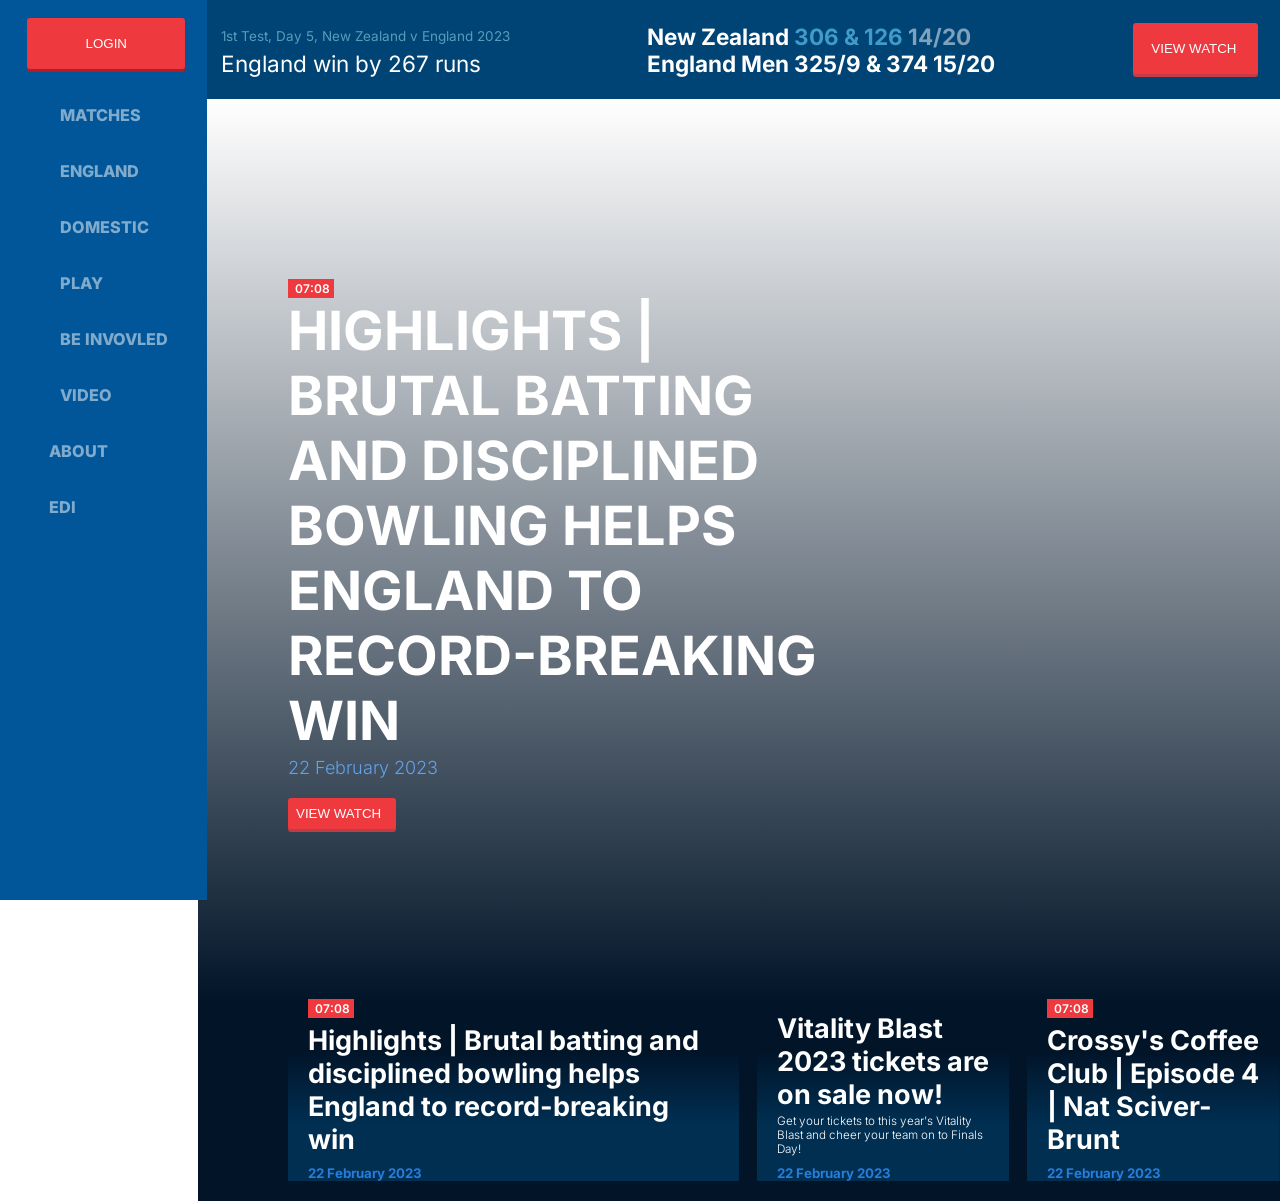
==== Project_1/index.html @ 4eeb6c7b "project update" ====
<!DOCTYPE html>
<html lang="en">

<head>
    <meta charset="UTF-8">
    <meta name="viewport" content="width=device-width, initial-scale=1.0">
    <title>Document</title>
    <link rel="stylesheet" href="style.css">
</head>

<body>
    <div class="container">

        <!-- aside -->

        <div class="aside-and-logo">
            <div class="logo-image">
                <img src="https://jayant061.github.io/ecb-homepage/images/England_Cricket_Board_logo.png" alt="">
            </div>
            <aside>
                <div class="btn-1-div"> <button class="btn-1">login</button></div>
                <div class="aside-elements-div">
                    <div class="aside-element" id="aside-element-1">
                        <img src="https://jayant061.github.io/ecb-homepage/images/cricket-ball.png" alt="">
                        <h3>matches</h3>

                        <!-- animation div after hovering the div -->
                        <div class="animation-div" id="animation-div-1">
                            <h1>Matches</h1>
                            <div class="animation-div-content">
                                <div class="animation-div-content-parts">
                                    <h3>Schedule</h3>
                                    <h4>Live Scores</h4>
                                    <h4> Next 7 Days</h4>
                                    <h4>All England Fixtures</h4>
                                    <h4> All England Results</h4>
                                </div>

                                <div class="animation-div-content-parts">
                                    <h3>england</h3>
                                    <h4> Fixtures</h4>
                                    <h4>Results</h4>
                                    <h4>Tables</h4>
                                </div>

                                <div class="animation-div-content-parts">
                                    <h3>Country</h3>
                                    <h4>Follow Live</h4>
                                    <h4>Fixtures</h4>
                                    <h4>Results</h4>
                                    <h4>Tables</h4>
                                </div>

                                <div class="animation-div-content-parts">
                                    <h3>Other</h3>
                                    <h4>Rachael Heyhoe Flint Trophy</h4>
                                    <h4>Charlotte Edwards Cup</h4>
                                    <h4>Your Team</h4>
                                    <h4>All International</h4>
                                    <h4>Current Standings</h4>
                                </div>
                            </div>
                        </div>
                    </div>

                    <div class="aside-element" id="aside-element-2">
                        <img src="https://jayant061.github.io/ecb-homepage/images/England_cricket_team_logo.png" alt="">
                        <h3>england</h3>

                        <div class="animation-div" id="animation-div-2">
                            <h1>Matches</h1>
                            <div class="animation-div-content">
                                <div class="animation-div-content-parts">
                                    <h3>Schedule</h3>
                                    <h4>Live Scores</h4>
                                    <h4> Next 7 Days</h4>
                                    <h4>All England Fixtures</h4>
                                    <h4> All England Results</h4>
                                </div>

                                <div class="animation-div-content-parts">
                                    <h3>england</h3>
                                    <h4> Fixtures</h4>
                                    <h4>Results</h4>
                                    <h4>Tables</h4>
                                </div>

                                <div class="animation-div-content-parts">
                                    <h3>Country</h3>
                                    <h4>Follow Live</h4>
                                    <h4>Fixtures</h4>
                                    <h4>Results</h4>
                                    <h4>Tables</h4>
                                </div>

                                <div class="animation-div-content-parts">
                                    <h3>Other</h3>
                                    <h4>Rachael Heyhoe Flint Trophy</h4>
                                    <h4>Charlotte Edwards Cup</h4>
                                    <h4>Your Team</h4>
                                    <h4>All International</h4>
                                    <h4>Current Standings</h4>
                                </div>
                            </div>
                        </div>
                    </div>

                    <div class="aside-element" id="aside-element-3">
                        <img src="https://jayant061.github.io/ecb-homepage/images/cricket-hat.png" alt="">
                        <h3>domestic</h3>
                    </div>
                    <div class="aside-element" id="aside-element-4">
                        <img src="https://jayant061.github.io/ecb-homepage/images/wicket-with-bat.png" alt="">
                        <h3>play</h3>
                    </div>

                    <div class="aside-element" id="aside-element-5">
                        <img src="https://jayant061.github.io/ecb-homepage/images/group-people.png" alt="">
                        <h3>be invovled</h3>
                    </div>

                    <div class="aside-element" id="aside-element-6">
                        <img src="https://jayant061.github.io/ecb-homepage/images/Line-Play.png" alt="">
                        <h3>video</h3>
                    </div>

                    <div class="aside-element" id="aside-element-7">
                        <h3>about</h3>
                    </div>

                    <div class="aside-element" id="aside-element-8">
                        <h3>edi<h3>
                    </div>

                </div>
            </aside>


        </div>


        <!-- nav bar and imager -->

        <section>
            <nav>
                <div class="nav-div-1">
                    <h6 style="color: #569DBC;">1st Test, Day 5, New Zealand v England 2023</h6>
                    <h3 class="white">England win by 267 runs</h3>
                </div>
                <div class="nav-div-2">
                    <h2 class="white">New Zealand <span style="color:#419BC8">306 & 126</span> <span
                            style="color:#7FA2BC">14/20</span> </h2>
                    <h3 class="white">England Men 325/9 & 374 15/20</h3>
                </div>
                <div class="nav-div-3">
                    <button class="nav-bar-btn">view watch
                        <img src="https://jayant061.github.io/ecb-homepage/images/right-arrow.png" alt="">
                    </button>
                </div>
            </nav>


            <div class="main-container">
                <!-- top content -->
                <div class="content">
                    <div class="play_btn">
                        <img src="https://jayant061.github.io/ecb-homepage/images/play-transparent.png" alt="">
                        <span class="white">07:08</span>
                    </div>
                    <div class="heading">
                        <a href="">
                            HIGHLIGHTS | BRUTAL BATTING AND DISCIPLINED BOWLING HELPS ENGLAND TO RECORD-BREAKING WIN
                        </a>
                    </div>
                    <div>
                        <h5 style="color:#61a2e8 ;font-weight: 300; font-size: 2vh;">22 February 2023</h5>
                    </div>
                    <button class="btn-2">view watch
                        <img src="https://jayant061.github.io/ecb-homepage/images/right-arrow.png" alt="">
                    </button>
                </div>

                <!-- multiple-boxes -->
                <div class="multiple-boxes">
                    <div class="div-1 div-motion">
                        <div class="boxes-div-content">
                            <div class="play_btn">
                                <img src="https://jayant061.github.io/ecb-homepage/images/play-transparent.png" alt="">
                                <span class="white">07:08</span>
                            </div>
                            <div class="heading_1">
                                <a href="">
                                    Highlights | Brutal batting and disciplined bowling helps
                                    England to record-breaking win

                                </a>
                            </div>
                            <div class="div-motion-h5">
                                <h5>22 February 2023</h5>
                            </div>
                        </div>

                    </div>

                    <div class="div-2 div-motion">
                        <div class="boxes-div-content">
                            <div class="heading_1">
                                <a href="">
                                    Vitality Blast 2023 tickets are on sale now!
                                </a>
                            </div>
                            <p class="white">Get your tickets to this year's Vitality Blast and cheer
                                your team on to Finals Day!</p>
                            <div class="div-motion-h5">
                                <h5>22 February 2023</h5>
                            </div>
                        </div>

                    </div>

                    <div class="div-3 div-motion">
                        <div class="boxes-div-content">
                            <div class="play_btn">
                                <img src="https://jayant061.github.io/ecb-homepage/images/play-transparent.png" alt="">
                                <span class="white">07:08</span>
                            </div>
                            <div class="heading_1">
                                <a href="">
                                    Crossy's Coffee Club | Episode 4 | Nat Sciver-Brunt
                                </a>
                            </div>
                            <div class="div-motion-h5">
                                <h5>22 February 2023</h5>
                            </div>
                        </div>
                    </div>
                </div>
            </div>

        </section>

    </div>
</body>

</html>
---- Project_1/style.css ----
*{
margin: 0;
padding: 0;
box-sizing: border-box;
 }
html,body {
height: 100%;
width: 100%;
}
@font-face {
    font-family: new_font;
    src: url(./UcC73FwrK3iLTeHuS_nVMrMxCp50SjIa1ZL7.woff2);
}
.white{
    color:white;
}
.container{
    width: 100%;
    height: 100%;
    font-family:new_font;
    display: flex;
}

/*------------------------------------------ aside--------------------------------------  */
.aside-and-logo{
    height: 100%;
    background-color: #005699; 
    width: 23vh;
    z-index: 1;
    position: fixed;
}
.logo-image{
    width: 23vh;
    display:flex;
    justify-content: end;
    background-color:#248ee0;
 }
 .logo-image:hover{
    background-color: #EE393F;
 } 
.logo-image img{
   width: 97%;
}

.btn-1{
    background-color: #EE393F;
    color: white;
    padding: 2vh 6.5vh;
    border:none;
    border-radius: 3px;
    text-transform: uppercase;
    display: flex;
    justify-content: center;
    align-items: center;
    gap: 3px;
    transition: all ease 0.3s;
    box-shadow: 0px 3px #d61218d3;
    cursor: pointer;
}
.btn-1-div{
    padding: 2vh 3vh;
}
.btn-1:hover{
    background-color: #F00000;
}

.aside-element{
    display: flex;
    align-items: center;
    gap: 2vh;
    cursor: pointer;
    padding: 2vh 3vh;

}
.aside-element:hover{
    background-color: #00467B;
}
.aside-element img{
    width: 15px;
}
.aside-element h3{
    text-transform: uppercase;
    color: #80ABCC;
    font-size: 1.8vh;
    font-weight: 800;
}
#aside-element-7 h3{
    padding-left: 22px;
}
#aside-element-8 h3{
    padding-left: 22px;
}

button{
    cursor: pointer;
}
/* animation part */

.animation-div{
  background-color: #002f52;
  position: fixed;
  /* z-index: 10; */
  left: 23vh;
  /* animation lagane se pehle bhi hume default me width and heigth dena hoga */
  width: 0;
  height: 0;
  display: none;
  width: 75vw;
  height: 100vw;
  z-index: 100;
  top: 0%;
  left:23vh
}

 #aside-element-1:hover #animation-div-1{
    animation-name: animation_part; 
    animation-duration: 0.9s;
    display: block;
    animation-fill-mode: forwards;
}

.animation-div-content{
    display: flex
}
#aside-element-2:hover #animation-div-2{
    animation-name: animation_part; 
    animation-duration: 0.9s;
    display: block;
    animation-fill-mode: forwards;
}
@keyframes animation_part {
    from{
        width: 0%;
        height: 0%;
    }
    to{
        width: 75vw;
        height: 100vw;
    }
}
.animation-div h1{
    text-align: center;
    color: white;
    margin-top: 10vh;
}
.animation-div-content{
    display: flex;
    justify-content: space-between;
    padding: 0px 10vh;
    margin-top: 12vh;

}
.animation-div-content-parts h3{
    color:white;
    font-size: 2.5vh;
    font-weight: 700;
    text-transform: capitalize;
    margin-bottom:4vh ;
}
.animation-div-content-parts h4{

  color: #cecbcb;
  font-size: 1.9vh;
  font-weight: 400;
  line-height: 2;
}
.animation-div-content-parts h4:hover{
    color:#0d6297;
    

}
/*---------------------------------------------------------------------------------------- */
section{
    width: calc(100% - 22vh);
    margin-left: 22vh;
}

nav{
    display: flex;
    background-color: #004375;
    padding: 2.5vh;
    justify-content: space-between;
}

.nav-bar-btn{
    background-color: #EE393F;
    color: white;
    padding:  2vh;
    border:none;
    border-radius: 3px;
    text-transform: uppercase;
    display: flex;
    justify-content: center;
    align-items: center;
    gap: 3px;
    box-shadow: 0px 3px #ee393fd3;
    transition: all ease 0.3s;
}

.nav-bar-btn:hover{
    background-color:#005699; 
    box-shadow: 0px 3px #0c293f;
    border: none;
}
.nav-bar-btn img{
    height: 14px;
}

/* nav-division */
.nav-div-1 h6{
    font-weight: 400;
    font-size: 1.5vh;
    line-height: 2;
}
.nav-div-1 h3{
    font-weight: 400;
    font-size: 2.5vh;
}

.nav-div-2 h2{
    font-size: 2.5vh;
}
.nav-div-2 h3{
    font-size: 2.5vh;
}

/* container  */
.main-container{
    width: 100%;
    height: inherit;
    background-image:linear-gradient(rgba(1, 20, 40, 0), rgb(1, 20, 40) 82%), url('https://jayant061.github.io/ecb-homepage/images/Englad_Test_Match_Image.png') ;
    padding-left: 10vh;
    padding-bottom: 20px;
}

/* content of the main div */
.content{
   padding-top: 20vh;
}
.play_btn{
    display: flex;
    justify-content: center;
    align-items: center;
    background-color: #EE393F;
    width: fit-content;
    font-size: 12px;
    font-weight: 600;
    gap:3px;
    padding: 2px 4px;
}
.play_btn img{
height: 10px;
}
.heading{
    padding-right: 45% ;
    display: flex;
    flex-direction: column;
    gap:4px;
    margin-bottom: 4px;
}
.heading a{
    color:white;
    text-decoration: none;
    font-size: 6vh;
    font-weight: 700;
}
.heading a:hover{
    text-decoration: underline;
}

.btn-2{
    background-color: #EE393F;
    color: white;
    padding: 8px 8px;
    border:none;
    border-radius: 3px;
    text-transform: uppercase;
    display: flex;
    justify-content: center;
    align-items: center;
    gap: 7px;
    box-shadow: 0px 3px #e93e44c0;
    transition: all ease 0.3s;
    margin-top: 20px;
}
.btn-2:hover{
    background-color:#0165b2; 
    box-shadow: 0px 3px #0f3450;
}
.btn-2 img{
    height: 14px;
}


/* multiple content  div */

.multiple-boxes{
    display: flex;
    gap:2vh;
    margin-top: 8vh;
}

.div-1{
    background-image:linear-gradient(#ffffff00 53%, rgb(0, 47, 82) 80%), url(https://jayant061.github.io/ecb-homepage/images/card-1.png);
    width: 500px;
    height: 280px;
    background-position: center;
    background-size: cover;
    position: relative;
    transition: all ease 0.3s;
    display: flex;
    flex-direction: column;
    justify-content:end;
}

.div-2{
    background-image:linear-gradient(#ffffff00 53%, rgb(0, 47, 82) 80%), url(https://jayant061.github.io/ecb-homepage/images/card-2.png);
    width: 280px;
    height: 280px;
    background-position: center;
    background-size: cover;
    position: relative;;
    transition: all ease 0.3s;
    display: flex;
    flex-direction: column;
    justify-content:end;
}
.div-3{
    background-image:linear-gradient(#ffffff00 53%, rgb(0, 47, 82) 80%), url(https://jayant061.github.io/ecb-homepage/images/card-3.png);
    width: 280px;
    height: 280px;
    background-position: center;
    background-size: cover;
    position: relative;;
    transition: all ease 0.3s;
    display: flex;
    flex-direction: column;
    justify-content:end;
}
.boxes-div-content{
    padding: 0px 20px;
}
.boxes-div-content p{
    font-size: 1.3vh;
    font-weight: 300;
    margin-top: 3px;
}
.boxes-div-content .heading_1{
    margin-top: 6px;
}
.boxes-div-content .heading_1 a{
    color:white;
    text-decoration: none;
    font-size: 3vh;
    font-weight: 700;
}

.div-motion:hover .boxes-div-content .heading_1 a{
    text-decoration: underline;
}

.div-motion:hover {
      scale: 1.01; 
}

.div-motion-h5{
    color:#257ddc ;
    font-weight: 600;
     margin-top: 1vh;
}
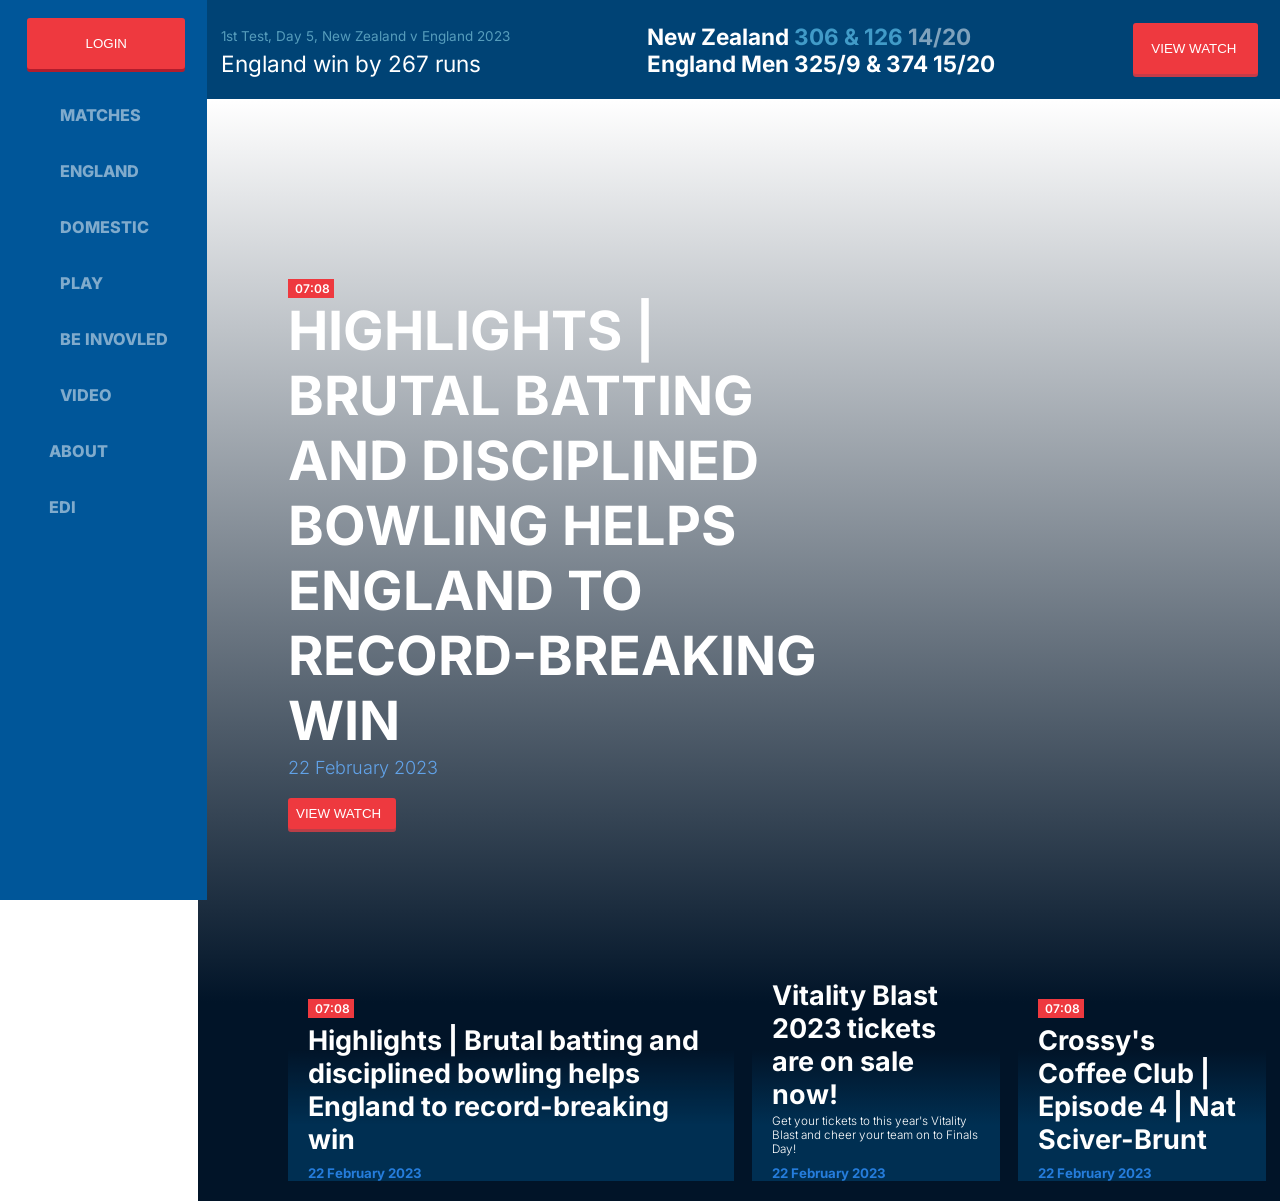
==== commit 4c2491f6: "responsive" ====
--- a/Project_1/index.html
+++ b/Project_1/index.html
@@ -6,13 +6,30 @@
     <meta name="viewport" content="width=device-width, initial-scale=1.0">
     <title>Document</title>
     <link rel="stylesheet" href="style.css">
+    <link
+    href="https://cdn.jsdelivr.net/npm/remixicon@4.5.0/fonts/remixicon.css"
+    rel="stylesheet"
+/>
 </head>
 
 <body>
     <div class="container">
-
+       <!-- responsive nav -->
+        <div class="responsive-nav">
+           <img src="https://jayant061.github.io/ecb-homepage/images/England_Cricket_Board_logo.png" alt="">
+           <div class="leftside-responsive-nav">
+               <button class="responsive-nav-btn">login</button>
+               <div class="menu">
+                  <h5>menu</h5>
+                  <i class="ri-menu-line"></i>
+               </div>
+              
+
+           </div>
+        </div>
         <!-- aside -->
-
+       
+ 
         <div class="aside-and-logo">
             <div class="logo-image">
                 <img src="https://jayant061.github.io/ecb-homepage/images/England_Cricket_Board_logo.png" alt="">
@@ -22,10 +39,10 @@
                 <div class="aside-elements-div">
                     <div class="aside-element" id="aside-element-1">
                         <img src="https://jayant061.github.io/ecb-homepage/images/cricket-ball.png" alt="">
-                        <h3>matches</h3>
+                        <h3>matches</h3> 
 
                         <!-- animation div after hovering the div -->
-                        <div class="animation-div" id="animation-div-1">
+                         <div class="animation-div" id="animation-div-1">
                             <h1>Matches</h1>
                             <div class="animation-div-content">
                                 <div class="animation-div-content-parts">
@@ -133,15 +150,15 @@
                     </div>
 
                 </div>
-            </aside>
+            </aside> 
 
 
         </div>
-
+       
 
         <!-- nav bar and imager -->
 
-        <section>
+         <section>
             <nav>
                 <div class="nav-div-1">
                     <h6 style="color: #569DBC;">1st Test, Day 5, New Zealand v England 2023</h6>
@@ -158,7 +175,6 @@
                     </button>
                 </div>
             </nav>
-
 
             <div class="main-container">
                 <!-- top content -->
@@ -172,24 +188,46 @@
                             HIGHLIGHTS | BRUTAL BATTING AND DISCIPLINED BOWLING HELPS ENGLAND TO RECORD-BREAKING WIN
                         </a>
                     </div>
+                    <div class="heading-h5">
+                        <h5 class="">22 February 2023</h5>
+                    </div>
                     <div>
-                        <h5 style="color:#61a2e8 ;font-weight: 300; font-size: 2vh;">22 February 2023</h5>
-                    </div>
-                    <button class="btn-2">view watch
-                        <img src="https://jayant061.github.io/ecb-homepage/images/right-arrow.png" alt="">
-                    </button>
+                        <button class="btn-2">view watch
+                            <img src="https://jayant061.github.io/ecb-homepage/images/right-arrow.png" alt="">
+                        </button>
+                    </div>
                 </div>
 
                 <!-- multiple-boxes -->
-                <div class="multiple-boxes">
-                    <div class="div-1 div-motion">
-                        <div class="boxes-div-content">
+                   <div class="multiple-boxes">
+
+                     <div class="multiple-boxes-1">
+                        <div class="div-1 div-motion">
+                            <div class="boxes-div-content">
+                                <div class="play_btn">
+                                    <img src="https://jayant061.github.io/ecb-homepage/images/play-transparent.png" alt="">
+                                    <span class="white">07:08</span>
+                                </div>
+                                <div class="heading_1">
+                                    <a href="">
+                                        Highlights | Brutal batting and disciplined bowling helps
+                                        England to record-breaking win
+    
+                                    </a>
+                                </div>
+                                <div class="div-motion-h5">
+                                    <h5>22 February 2023</h5>
+                                </div>
+                            </div>
+                         </div> 
+                           
+                        <div class="boxes-div-content-1">
                             <div class="play_btn">
                                 <img src="https://jayant061.github.io/ecb-homepage/images/play-transparent.png" alt="">
                                 <span class="white">07:08</span>
                             </div>
                             <div class="heading_1">
-                                <a href="">
+                                <a href="" class="link">
                                     Highlights | Brutal batting and disciplined bowling helps
                                     England to record-breaking win
 
@@ -198,11 +236,12 @@
                             <div class="div-motion-h5">
                                 <h5>22 February 2023</h5>
                             </div>
-                        </div>
-
-                    </div>
-
-                    <div class="div-2 div-motion">
+                        </div>  
+                     </div>
+                    
+
+                     <div class="multiple-boxes-2">
+                         <div class="div-2 div-motion">
                         <div class="boxes-div-content">
                             <div class="heading_1">
                                 <a href="">
@@ -216,9 +255,28 @@
                             </div>
                         </div>
 
-                    </div>
-
-                    <div class="div-3 div-motion">
+
+                         </div>
+                         <div class="boxes-div-content-1">
+                            <div class="play_btn">
+                                <img src="https://jayant061.github.io/ecb-homepage/images/play-transparent.png" alt="">
+                                <span class="white">07:08</span>
+                            </div>
+                            <div class="heading_1">
+                                <a href="" class="link">
+                                    Highlights | Brutal batting and disciplined bowling helps
+                                    England to record-breaking win
+
+                                </a>
+                            </div>
+                            <div class="div-motion-h5">
+                                <h5>22 February 2023</h5>
+                            </div>
+                        </div>   
+                      </div>
+
+                      <div class="multiple-boxes-3">
+                      <div class="div-3 div-motion">
                         <div class="boxes-div-content">
                             <div class="play_btn">
                                 <img src="https://jayant061.github.io/ecb-homepage/images/play-transparent.png" alt="">
@@ -233,13 +291,29 @@
                                 <h5>22 February 2023</h5>
                             </div>
                         </div>
-                    </div>
-                </div>
+                    </div>  
+                    <div class="boxes-div-content-1">
+                        <div class="play_btn">
+                            <img src="https://jayant061.github.io/ecb-homepage/images/play-transparent.png" alt="">
+                            <span class="white">07:08</span>
+                        </div>
+                        <div class="heading_1">
+                            <a href="" class="link">
+                                Highlights | Brutal batting and disciplined bowling helps
+                                England to record-breaking win
+
+                            </a>
+                        </div>
+                        <div class="div-motion-h5">
+                            <h5>22 February 2023</h5>
+                        </div>
+                    </div>  
+                </div>
+                </div> 
             </div>
-
         </section>
-
     </div>
+    
 </body>
 
 </html>
--- a/Project_1/style.css
+++ b/Project_1/style.css
@@ -158,7 +158,6 @@
     margin-bottom:4vh ;
 }
 .animation-div-content-parts h4{
-
   color: #cecbcb;
   font-size: 1.9vh;
   font-weight: 400;
@@ -229,6 +228,9 @@
     width: 100%;
     height: inherit;
     background-image:linear-gradient(rgba(1, 20, 40, 0), rgb(1, 20, 40) 82%), url('https://jayant061.github.io/ecb-homepage/images/Englad_Test_Match_Image.png') ;
+    background-position: center;
+    background-size: cover;
+    background-repeat: no-repeat;
     padding-left: 10vh;
     padding-bottom: 20px;
 }
@@ -236,6 +238,11 @@
 /* content of the main div */
 .content{
    padding-top: 20vh;
+}
+.heading-h5 h5{
+    color:#61a2e8 ;
+    font-weight: 300;
+     font-size: 2vh;
 }
 .play_btn{
     display: flex;
@@ -261,7 +268,7 @@
 .heading a{
     color:white;
     text-decoration: none;
-    font-size: 6vh;
+    font-size: 6vmin;
     font-weight: 700;
 }
 .heading a:hover{
@@ -299,10 +306,24 @@
     gap:2vh;
     margin-top: 8vh;
 }
-
+.multiple-boxes-1{
+    display: flex;
+    height: 30%;
+    width: 45%;
+}
+.multiple-boxes-2{
+    display: flex;
+    height: 30%;
+    width: 25%;
+}
+.multiple-boxes-3{
+    display: flex;
+    height: 30%;
+    width: 25%;
+}
 .div-1{
     background-image:linear-gradient(#ffffff00 53%, rgb(0, 47, 82) 80%), url(https://jayant061.github.io/ecb-homepage/images/card-1.png);
-    width: 500px;
+    width: 100%;
     height: 280px;
     background-position: center;
     background-size: cover;
@@ -311,11 +332,11 @@
     display: flex;
     flex-direction: column;
     justify-content:end;
-}
-
+
+}
 .div-2{
     background-image:linear-gradient(#ffffff00 53%, rgb(0, 47, 82) 80%), url(https://jayant061.github.io/ecb-homepage/images/card-2.png);
-    width: 280px;
+    width: 100%;
     height: 280px;
     background-position: center;
     background-size: cover;
@@ -327,7 +348,7 @@
 }
 .div-3{
     background-image:linear-gradient(#ffffff00 53%, rgb(0, 47, 82) 80%), url(https://jayant061.github.io/ecb-homepage/images/card-3.png);
-    width: 280px;
+    width: 100%;
     height: 280px;
     background-position: center;
     background-size: cover;
@@ -368,5 +389,199 @@
     font-weight: 600;
      margin-top: 1vh;
 }
-
-
+.boxes-div-content-1{
+    display: none;
+}
+
+/* responsive */
+.responsive-nav{
+    display: flex;
+    z-index: 200;
+    position: fixed;
+    justify-content: space-between;
+    width: 100%;
+    padding: 0 1vh;
+    align-items: center;
+    background-color: #005699;
+    display: none;
+
+}
+.responsive-nav img{
+    width: 15vh;
+}
+.responsive-nav-btn{
+    background-color: #EE393F;
+    color: white;
+    padding:  1vh 1.2vh;
+    border:none;
+    border-radius: 3px;
+    text-transform: uppercase;
+    display: flex;
+    justify-content: center;
+    align-items: center;
+    gap: 3px;
+    box-shadow: 0px 3px #ee393fd3;
+    transition: all ease 0.3s;
+}
+
+.responsive-nav-btn:hover{
+    background-color:#005699; 
+    box-shadow: 0px 3px #0c293f;
+    border: none;
+}
+.leftside-responsive-nav{
+    display: flex;
+    align-items: center;
+    color:white;
+    text-transform: uppercase;
+    gap: 2vh;
+}
+.menu{
+    display: flex;
+    align-items: center;
+    gap: 2px;
+    font-size: 2vh;
+    gap: 1vh;
+}
+.menu i{
+    font-size: 2.5vh;
+}
+
+/* responsive - part */
+
+.boxes-div-content-1{
+    padding: 0px 20px;
+}
+.boxes-div-content-1 .heading_1 a{
+    color:black;
+    text-decoration: none;
+    font-size: 3vh;
+    font-weight: 700;
+}
+.boxes-div-content-1:hover .link{
+    text-decoration: underline;
+} 
+
+
+@media (max-width:890px) {
+    .responsive-nav{
+      display: block;
+      display: flex;
+    }
+   /* nav bar */
+   .nav-bar-btn{
+    display: none;
+   }
+   nav{
+    margin-top: 7vh;
+    padding: 2vh;
+   }
+
+   /* nav-division */
+  .nav-div-1 h6{
+    font-weight: 300;
+    font-size: 1vh;
+    line-height: 2;
+   }
+  .nav-div-1 h3{
+    font-weight: 400;
+    font-size: 1.5vh;
+    line-height: 2;
+  }
+
+  .nav-div-2 h2{
+    font-size: 1.2vh;
+    line-height: 2;
+  }
+  .nav-div-2 h3{
+    font-size: 1.2vh;
+  }
+
+    .aside-and-logo{
+        display: none;
+    }
+
+    .heading-h5 h5{
+        font-size: 1.5vh;
+        font-weight: 500;
+    }
+    section{
+        width: auto;
+        margin-left: 0;
+    }
+    .main-container{
+        background-image:linear-gradient(rgba(1, 20, 40, 0), rgb(1, 20, 40) 82%), url('https://jayant061.github.io/ecb-homepage/images/England-U19s-leave-the-field-in-Australia.png') ;
+        background-position: center;
+        background-size: cover;
+        background-repeat: no-repeat;
+        padding-left: 2vh;
+        height: 60vh;
+        width: 100%;
+    }
+    .content{
+      height: 100%;
+      display: flex;
+      flex-direction: column;
+      justify-content: end;
+    }  
+    .heading{
+        padding-right: 0;
+    }
+    .heading a{
+        font-size: 2vh;
+    }
+    /* multiple */
+    .multiple-boxes{
+        margin-top: 5vh;
+        display:flex;
+        flex-direction: column;
+    }
+    .multiple-boxes-1{
+        display: flex;
+        height: 30%;
+        width: 100%;
+    }
+    .multiple-boxes-2{
+        display: flex;
+        height: 30%;
+        width: 100%;
+    }
+    .multiple-boxes-3{
+        display: flex;
+        height: 30%;
+        width: 100%;
+    }
+  
+    .boxes-div-content{
+       display: none;
+    }
+
+    .boxes-div-content-1 {
+        width: 80%;
+        display: block;
+        display: flex;
+        flex-direction: column;
+        justify-content: center;
+    }
+
+    .div-1{
+        background-image: url(https://jayant061.github.io/ecb-homepage/images/card-1.png);
+        width: 35%;
+        background-position: center;
+        background-repeat: no-repeat;
+        background-size: cover;
+    }
+    .div-2{
+        background-image: url(https://jayant061.github.io/ecb-homepage/images/card-2.png);
+        width:35%;
+        background-position: center;
+        background-repeat: no-repeat;
+        background-size: cover;
+    }.div-3{
+        background-image: url(https://jayant061.github.io/ecb-homepage/images/card-3.png);
+        width:35%;
+        background-position: center;
+        background-repeat: no-repeat;
+        background-size: cover;
+    }
+}
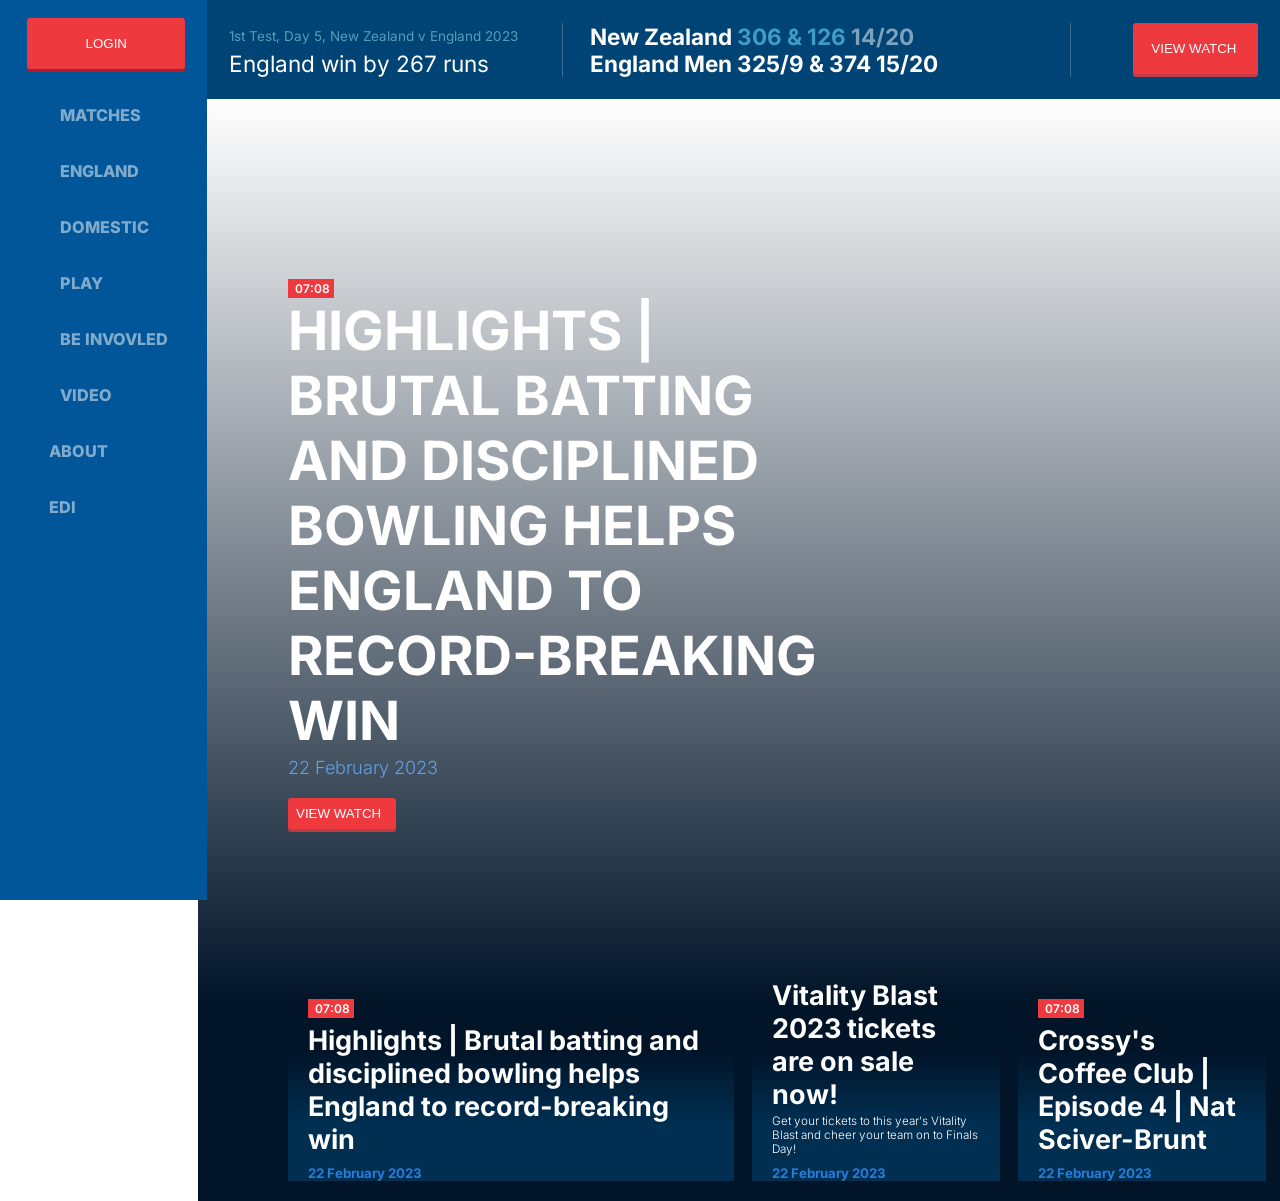
==== commit 70784c0b: "." ====
--- a/Project_1/index.html
+++ b/Project_1/index.html
@@ -6,30 +6,153 @@
     <meta name="viewport" content="width=device-width, initial-scale=1.0">
     <title>Document</title>
     <link rel="stylesheet" href="style.css">
-    <link
-    href="https://cdn.jsdelivr.net/npm/remixicon@4.5.0/fonts/remixicon.css"
-    rel="stylesheet"
-/>
+    <link href="https://cdn.jsdelivr.net/npm/remixicon@4.5.0/fonts/remixicon.css" rel="stylesheet" />
 </head>
 
 <body>
     <div class="container">
-       <!-- responsive nav -->
+        <!-- responsive nav -->
         <div class="responsive-nav">
-           <img src="https://jayant061.github.io/ecb-homepage/images/England_Cricket_Board_logo.png" alt="">
-           <div class="leftside-responsive-nav">
-               <button class="responsive-nav-btn">login</button>
-               <div class="menu">
-                  <h5>menu</h5>
-                  <i class="ri-menu-line"></i>
-               </div>
-              
-
-           </div>
+            <img src="https://jayant061.github.io/ecb-homepage/images/England_Cricket_Board_logo.png" alt="">
+            <div class="leftside-responsive-nav">
+                <button class="responsive-nav-btn">login</button>
+
+                <div class="menu">
+                    <div class="menu-part">
+                        <h5>menu</h5>
+                        <i class="menu-icon ri-menu-line"></i>
+                        <i class="close ri-close-line"></i>
+                    </div>
+                    <div class="open-menu">
+                        <div class="open-menu-elem open-menu-elem-1">
+                            <div class="open-menu-elem-vis">
+                                <div class="open-menu-elem-imgs-heading">
+                                    <img src="https://jayant061.github.io/ecb-homepage/images/cricket-ball.png" alt="">
+                                    <h5>Matches</h5>
+                                </div>
+                                <img src="https://jayant061.github.io/ecb-homepage/images/right-arrow.png" alt="">
+                            </div>
+                            <div class="open-menu-elem-hidden open-menu-elem-hidden-1">
+                                <hr>
+                                <h4>Schedule</h4>
+                                <hr>
+                                <h4>England</h4>
+                                <hr>
+                                <h4>country</h4>
+                                <hr>
+                                <h4>other</h4>
+                            </div>
+                        </div>
+                        <hr>
+
+
+                        <div class="open-menu-elem open-menu-elem-2">
+                            <div class="open-menu-elem-vis">
+                                <div class="open-menu-elem-imgs-heading">
+                                    <img src="https://jayant061.github.io/ecb-homepage/images/England_cricket_team_logo.png"
+                                        alt="">
+                                    <h5>England</h5>
+                                </div>
+                                <img src="https://jayant061.github.io/ecb-homepage/images/right-arrow.png" alt="">
+                            </div>
+                            <div class="open-menu-elem-hidden open-menu-elem-hidden-2">
+                                <hr>
+                                <h4>England Men</h4>
+                                <hr>
+                                <h4>england women</h4>
+                                <hr>
+                                <h4>england pathways</h4>
+                                <hr>
+                                <h4>england disability</h4>
+                            </div>
+                        </div>
+                        <hr>
+
+                        <div class="open-menu-elem">
+                            <div class="open-menu-elem-vis">
+                                <div class="open-menu-elem-imgs-heading">
+                                    <img src="https://jayant061.github.io/ecb-homepage/images/cricket-hat.png" alt="">
+                                    <h5>Domestic</h5>
+                                </div>
+                                <img src="https://jayant061.github.io/ecb-homepage/images/right-arrow.png" alt="">
+                            </div>
+                            <div class="open-menu-elem-hidden"></div>
+                        </div>
+                        <hr>
+
+
+                        <div class="open-menu-elem">
+                            <div class="open-menu-elem-vis">
+                                <div class="open-menu-elem-imgs-heading">
+                                    <img src="https://jayant061.github.io/ecb-homepage/images/wicket-with-bat.png"
+                                        alt="">
+                                    <h5>Play</h5>
+                                </div>
+                                <img src="https://jayant061.github.io/ecb-homepage/images/right-arrow.png" alt="">
+                            </div>
+                            <div class="open-menu-elem-hidden"></div>
+                        </div>
+                        <hr>
+
+
+                        <div class="open-menu-elem">
+                            <div class="open-menu-elem-vis">
+                                <div class="open-menu-elem-imgs-heading">
+                                    <img src="https://jayant061.github.io/ecb-homepage/images/group-people.png" alt="">
+                                    <h5>
+                                        Be Involved</h5>
+                                </div>
+                                <img src="https://jayant061.github.io/ecb-homepage/images/right-arrow.png" alt="">
+                            </div>
+                            <div class="open-menu-elem-hidden"></div>
+                        </div>
+                        <hr>
+
+                        <div class="open-menu-elem">
+                            <div class="open-menu-elem-vis">
+                                <div class="open-menu-elem-imgs-heading">
+                                    <img src="https://jayant061.github.io/ecb-homepage/images/Line-Play.png" alt="">
+                                    <h5>Video
+                                    </h5>
+                                </div>
+                                <img src="https://jayant061.github.io/ecb-homepage/images/right-arrow.png" alt="">
+                            </div>
+                            <!-- <div class="open-menu-elem-hidden"></div> -->
+                        </div>
+                        <hr>
+
+                        <div class="open-menu-elem">
+                            <div class="open-menu-elem-vis">
+                                <div class="open-menu-elem-imgs-heading">
+                                    <img src="" alt="">
+                                    <h5>About</h5>
+                                </div>
+                                <img src="https://jayant061.github.io/ecb-homepage/images/right-arrow.png" alt="">
+                            </div>
+                            <!-- <div class="open-menu-elem-hidden"></div> -->
+                        </div>
+                        <hr>
+
+
+                        <div class="open-menu-elem">
+                            <div class="open-menu-elem-vis">
+                                <div class="open-menu-elem-imgs-heading">
+                                    <img src="" alt="">
+                                    <h5>EDI</h5>
+                                </div>
+                                <img src="https://jayant061.github.io/ecb-homepage/images/right-arrow.png" alt="">
+                            </div>
+                            <!-- <div class="open-menu-elem-hidden"></div> -->
+                        </div>
+
+                    </div>
+                </div>
+            </div>
         </div>
+
+
+
         <!-- aside -->
-       
- 
         <div class="aside-and-logo">
             <div class="logo-image">
                 <img src="https://jayant061.github.io/ecb-homepage/images/England_Cricket_Board_logo.png" alt="">
@@ -39,10 +162,10 @@
                 <div class="aside-elements-div">
                     <div class="aside-element" id="aside-element-1">
                         <img src="https://jayant061.github.io/ecb-homepage/images/cricket-ball.png" alt="">
-                        <h3>matches</h3> 
+                        <h3>matches</h3>
 
                         <!-- animation div after hovering the div -->
-                         <div class="animation-div" id="animation-div-1">
+                        <div class="animation-div" id="animation-div-1">
                             <h1>Matches</h1>
                             <div class="animation-div-content">
                                 <div class="animation-div-content-parts">
@@ -150,25 +273,28 @@
                     </div>
 
                 </div>
-            </aside> 
+            </aside>
 
 
         </div>
-       
+
 
         <!-- nav bar and imager -->
-
-         <section>
+        <section>
             <nav>
+               <div class="nav-div">
                 <div class="nav-div-1">
                     <h6 style="color: #569DBC;">1st Test, Day 5, New Zealand v England 2023</h6>
                     <h3 class="white">England win by 267 runs</h3>
                 </div>
+             
                 <div class="nav-div-2">
                     <h2 class="white">New Zealand <span style="color:#419BC8">306 & 126</span> <span
                             style="color:#7FA2BC">14/20</span> </h2>
                     <h3 class="white">England Men 325/9 & 374 15/20</h3>
                 </div>
+               </div>
+            
                 <div class="nav-div-3">
                     <button class="nav-bar-btn">view watch
                         <img src="https://jayant061.github.io/ecb-homepage/images/right-arrow.png" alt="">
@@ -184,7 +310,7 @@
                         <span class="white">07:08</span>
                     </div>
                     <div class="heading">
-                        <a href="">
+                        <a href="https://www.ecb.co.uk/video/3077569/highlights-brutal-batting-and-disciplined-bowling-helps-england-to-record-breaking-win" target="_blank">
                             HIGHLIGHTS | BRUTAL BATTING AND DISCIPLINED BOWLING HELPS ENGLAND TO RECORD-BREAKING WIN
                         </a>
                     </div>
@@ -199,28 +325,29 @@
                 </div>
 
                 <!-- multiple-boxes -->
-                   <div class="multiple-boxes">
-
-                     <div class="multiple-boxes-1">
+                <div class="multiple-boxes">
+
+                    <div class="multiple-boxes-1">
                         <div class="div-1 div-motion">
                             <div class="boxes-div-content">
                                 <div class="play_btn">
-                                    <img src="https://jayant061.github.io/ecb-homepage/images/play-transparent.png" alt="">
+                                    <img src="https://jayant061.github.io/ecb-homepage/images/play-transparent.png"
+                                        alt="">
                                     <span class="white">07:08</span>
                                 </div>
                                 <div class="heading_1">
                                     <a href="">
                                         Highlights | Brutal batting and disciplined bowling helps
                                         England to record-breaking win
-    
+
                                     </a>
                                 </div>
                                 <div class="div-motion-h5">
                                     <h5>22 February 2023</h5>
                                 </div>
                             </div>
-                         </div> 
-                           
+                        </div>
+
                         <div class="boxes-div-content-1">
                             <div class="play_btn">
                                 <img src="https://jayant061.github.io/ecb-homepage/images/play-transparent.png" alt="">
@@ -236,84 +363,78 @@
                             <div class="div-motion-h5">
                                 <h5>22 February 2023</h5>
                             </div>
-                        </div>  
-                     </div>
-                    
-
-                     <div class="multiple-boxes-2">
-                         <div class="div-2 div-motion">
-                        <div class="boxes-div-content">
+                        </div>
+                    </div>
+
+
+                    <div class="multiple-boxes-2">
+                        <div class="div-2 div-motion">
+                            <div class="boxes-div-content">
+                                <div class="heading_1">
+                                    <a href="">
+                                        Vitality Blast 2023 tickets are on sale now!
+                                    </a>
+                                </div>
+                                <p class="white">Get your tickets to this year's Vitality Blast and cheer
+                                    your team on to Finals Day!</p>
+                                <div class="div-motion-h5">
+                                    <h5>22 February 2023</h5>
+                                </div>
+                            </div>
+
+
+                        </div>
+                        <div class="boxes-div-content-1">
                             <div class="heading_1">
-                                <a href="">
+                                <a href="" class="link">
                                     Vitality Blast 2023 tickets are on sale now!
+
                                 </a>
                             </div>
-                            <p class="white">Get your tickets to this year's Vitality Blast and cheer
-                                your team on to Finals Day!</p>
                             <div class="div-motion-h5">
                                 <h5>22 February 2023</h5>
                             </div>
                         </div>
-
-
-                         </div>
-                         <div class="boxes-div-content-1">
+                    </div>
+
+                    <div class="multiple-boxes-3">
+                        <div class="div-3 div-motion">
+                            <div class="boxes-div-content">
+                                <div class="play_btn">
+                                    <img src="https://jayant061.github.io/ecb-homepage/images/play-transparent.png"
+                                        alt="">
+                                    <span class="white">07:08</span>
+                                </div>
+                                <div class="heading_1">
+                                    <a href="">
+                                        Crossy's Coffee Club | Episode 4 | Nat Sciver-Brunt
+                                    </a>
+                                </div>
+                                <div class="div-motion-h5">
+                                    <h5>22 February 2023</h5>
+                                </div>
+                            </div>
+                        </div>
+                        <div class="boxes-div-content-1">
                             <div class="play_btn">
                                 <img src="https://jayant061.github.io/ecb-homepage/images/play-transparent.png" alt="">
                                 <span class="white">07:08</span>
                             </div>
                             <div class="heading_1">
                                 <a href="" class="link">
-                                    Highlights | Brutal batting and disciplined bowling helps
-                                    England to record-breaking win
+                                    Crossy's Coffee Club | Episode 4 | Nat Sciver-Brunt
 
                                 </a>
                             </div>
                             <div class="div-motion-h5">
                                 <h5>22 February 2023</h5>
                             </div>
-                        </div>   
-                      </div>
-
-                      <div class="multiple-boxes-3">
-                      <div class="div-3 div-motion">
-                        <div class="boxes-div-content">
-                            <div class="play_btn">
-                                <img src="https://jayant061.github.io/ecb-homepage/images/play-transparent.png" alt="">
-                                <span class="white">07:08</span>
-                            </div>
-                            <div class="heading_1">
-                                <a href="">
-                                    Crossy's Coffee Club | Episode 4 | Nat Sciver-Brunt
-                                </a>
-                            </div>
-                            <div class="div-motion-h5">
-                                <h5>22 February 2023</h5>
-                            </div>
-                        </div>
-                    </div>  
-                    <div class="boxes-div-content-1">
-                        <div class="play_btn">
-                            <img src="https://jayant061.github.io/ecb-homepage/images/play-transparent.png" alt="">
-                            <span class="white">07:08</span>
-                        </div>
-                        <div class="heading_1">
-                            <a href="" class="link">
-                                Highlights | Brutal batting and disciplined bowling helps
-                                England to record-breaking win
-
-                            </a>
-                        </div>
-                        <div class="div-motion-h5">
-                            <h5>22 February 2023</h5>
-                        </div>
-                    </div>  
-                </div>
-                </div> 
+                        </div>
+                    </div>
+                </div>
             </div>
         </section>
     </div>
-    
 </body>
 
 </html>
--- a/Project_1/style.css
+++ b/Project_1/style.css
@@ -20,7 +20,10 @@
     font-family:new_font;
     display: flex;
 }
-
+hr{
+    width: 100%;
+    border: 1px solid #ffffff2b;
+}
 /*------------------------------------------ aside--------------------------------------  */
 .aside-and-logo{
     height: 100%;
@@ -177,8 +180,24 @@
 nav{
     display: flex;
     background-color: #004375;
-    padding: 2.5vh;
+    padding: 2.5vh;   
     justify-content: space-between;
+}
+.nav-div{
+    display: flex;
+    width: 85%;
+    justify-content: flex-start;
+}
+.nav-div-1{
+    border-right: 1px solid #ffffff3a; 
+    padding-right: 5%;
+    padding-left:1% ;
+
+}
+.nav-div-2{
+    border-right: 1px solid #ffffff3a; 
+    padding-left:3% ;
+    padding-right: 15%;
 }
 
 .nav-bar-btn{
@@ -206,6 +225,7 @@
 }
 
 /* nav-division */
+
 .nav-div-1 h6{
     font-weight: 400;
     font-size: 1.5vh;
@@ -400,10 +420,11 @@
     position: fixed;
     justify-content: space-between;
     width: 100%;
-    padding: 0 1vh;
+    padding-left: 1vh;
     align-items: center;
     background-color: #005699;
     display: none;
+    box-shadow: 0px 2px 8px #002D58 ;
 
 }
 .responsive-nav img{
@@ -435,32 +456,109 @@
     color:white;
     text-transform: uppercase;
     gap: 2vh;
-}
-.menu{
+   
+}
+.menu-part{
     display: flex;
     align-items: center;
     gap: 2px;
     font-size: 2vh;
     gap: 1vh;
-}
-.menu i{
-    font-size: 2.5vh;
-}
+    padding: 4px;
+    cursor: pointer;
+}
+
+.menu:hover .close{
+    cursor: pointer;
+    display: block;
+}
+.menu:hover .menu-icon{
+    display:none;
+}
+.menu-icon{
+    display: block;
+}
+.menu-part i{
+    font-size: 3vh;
+}
+.close {
+    display: none;
+}
+.menu:hover .open-menu{
+    display: block;
+}
+.open-menu{
+    height: 100vh;
+    width: 100%;
+    background-color:#005699;
+    position: fixed;
+    z-index: 500;
+    left: 0;
+    display: none;
+    box-shadow: 4px 0px 10px #051929;
+}
+.open-menu-elem-vis{
+    display: flex;
+    align-items: center;
+    justify-content: space-between;
+    padding: 2vh;
+}
+.open-menu-elem-hidden{
+    display: none;
+}
+.open-menu-elem-1:hover .open-menu-elem-hidden-1{
+  display: block;
+}
+.open-menu-elem-2:hover .open-menu-elem-hidden-2{
+    display: block;
+  }
+.open-menu-elem-vis:hover{
+    background-color: #00355E;
+}
+
+.open-menu-elem-imgs-heading{
+    display: flex;
+    align-items: center;
+    gap: 1vh;
+}
+.open-menu-elem-imgs-heading h5{
+    text-transform: uppercase;
+    font-size: 1.5vh;
+
+}
+.open-menu-elem-vis img{
+    width:  1.5vh;
+}
+
+.open-menu-elem-hidden h4{
+  text-transform: capitalize;
+  color:white;
+  padding: 1.5vh 2vh;
+}
+.open-menu-elem-hidden h4:hover{
+    background-color: #191970;
+}
+
 
 /* responsive - part */
 
 .boxes-div-content-1{
-    padding: 0px 20px;
+    padding: 5px 20px;
+    /* background-color: yellow; */
+    border-top: 1px dotted rgb(60, 58, 58);
 }
 .boxes-div-content-1 .heading_1 a{
     color:black;
     text-decoration: none;
     font-size: 3vh;
     font-weight: 700;
+    
 }
 .boxes-div-content-1:hover .link{
     text-decoration: underline;
 } 
+
+/* reponsive menu div */
 
 
 @media (max-width:890px) {
@@ -496,6 +594,17 @@
   .nav-div-2 h3{
     font-size: 1.2vh;
   }
+  .nav-div{
+    display: flex;
+    justify-content: space-between;
+  }
+  .nav-div-1{
+    border-right:none ;
+  }
+  .nav-div-2{
+    border-right: none;
+    border-left:1px solid #ffffff3a;  ;
+  }
 
     .aside-and-logo{
         display: none;
@@ -561,7 +670,6 @@
         display: block;
         display: flex;
         flex-direction: column;
-        justify-content: center;
     }
 
     .div-1{
@@ -584,4 +692,5 @@
         background-repeat: no-repeat;
         background-size: cover;
     }
-}
+   
+}
